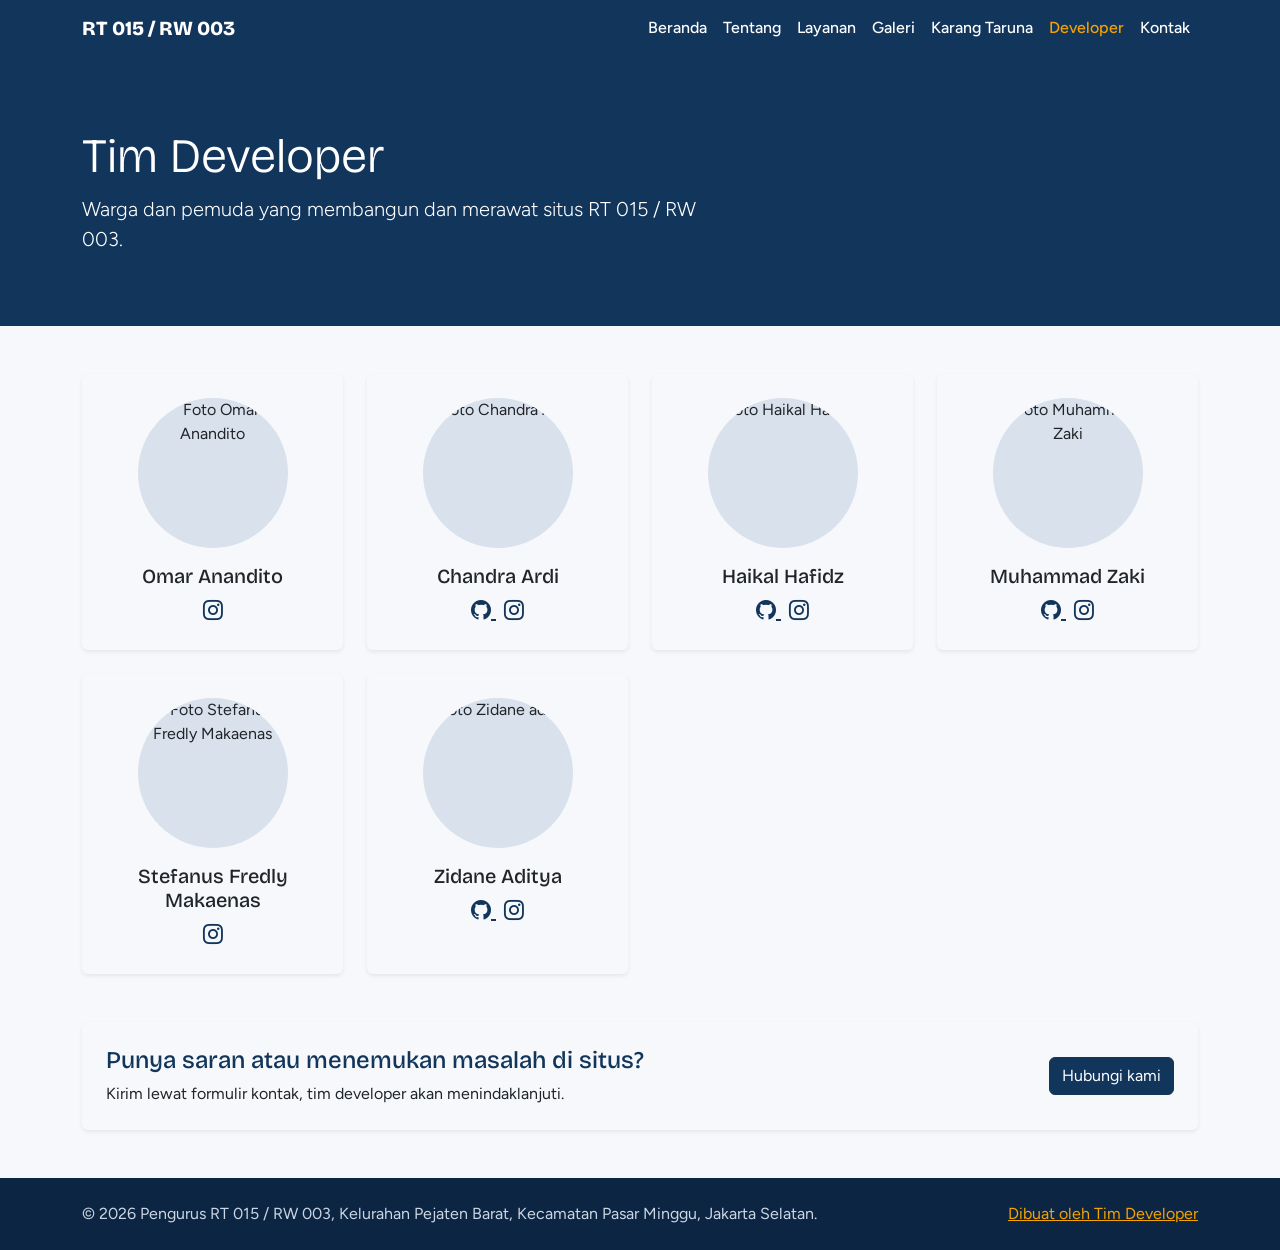
==== developer.html @ 80cbb54f "Add files via upload" ====
<!DOCTYPE html>
<html lang="id">
<head>
<meta charset="UTF-8">
<meta name="viewport" content="width=device-width, initial-scale=1">
<title>Tim Developer – RT 015 / RW 003 Pejaten Barat</title>
<meta name="description" content="Informasi warga RT 015 / RW 003, Kelurahan Pejaten Barat, Kecamatan Pasar Minggu, Jakarta Selatan.">
<link href="https://cdn.jsdelivr.net/npm/bootstrap@5.3.3/dist/css/bootstrap.min.css" rel="stylesheet">
<link href="https://cdn.jsdelivr.net/npm/bootstrap-icons@1.11.3/font/bootstrap-icons.min.css" rel="stylesheet">
<link href="https://fonts.googleapis.com/css2?family=Bricolage+Grotesque:wght@600;800&family=Figtree:wght@400;500;600&display=swap" rel="stylesheet">
<link href="style.css" rel="stylesheet">
</head>
<body>
<nav class="navbar navbar-expand-lg sticky-top navbar-dark">
  <div class="container">
    <a class="navbar-brand" href="index.html">RT 015 / RW 003</a>
      <button class="navbar-toggler" type="button" data-bs-toggle="collapse" data-bs-target="#nav" aria-controls="nav" aria-expanded="false" aria-label="Buka menu"><span class="navbar-toggler-icon"></span></button>
    <div class="collapse navbar-collapse" id="nav">
      <ul class="navbar-nav ms-auto">
        <li class="nav-item"><a class="nav-link" href="index.html#beranda">Beranda</a></li>
        <li class="nav-item"><a class="nav-link" href="index.html#tentang">Tentang</a></li>
        <li class="nav-item"><a class="nav-link" href="index.html#layanan">Layanan</a></li>
        <li class="nav-item"><a class="nav-link" href="index.html#galeri">Galeri</a></li>
        <li class="nav-item"><a class="nav-link" href="karang-taruna.html">Karang Taruna</a></li>
        <li class="nav-item"><a class="nav-link active" href="developer.html">Developer</a></li>
        <li class="nav-item"><a class="nav-link" href="index.html#kontak">Kontak</a></li>
      </ul>
    </div>
  </div>
</nav>

<header class="bg-primary text-white py-5">
    <div class="container py-4">
      <h1 class="display-5">Tim Developer</h1>
      <p class="lead mb-0 col-lg-7">Warga dan pemuda yang membangun dan merawat situs RT 015 / RW 003.</p>
    </div>
</header>

  <!-- Team Developer -->
  <main class="container pt-5">
    <div class="row g-4">
      <!-- Omar Anandito -->
      <div class="col-sm-6 col-lg-3">
        <div class="card member h-100 border-0 shadow-sm text-center p-4">
          <img class="ph mx-auto mb-3" src="images/dev/dito.jpeg" alt="Foto Omar Anandito">
          <h3 class="h5">Omar Anandito</h3>
            <div class="fs-5">
              <a class="text-primary" href="https://www.instagram.com/_ananndito?exln=czRjeDdxcWs1YTVj" aria-label="Instagram Omar Anandito">
                <i class="bi bi-instagram"></i>
              </a>
            </div>
        </div>
      </div>

      <!-- Chandra -->
      <div class="col-sm-6 col-lg-3">
        <div class="card member h-100 border-0 shadow-sm text-center p-4">
          <img class="ph mx-auto mb-3" src="images/dev/chandra.jpeg" alt="Foto Chandra Ardi">
          <h3 class="h5">Chandra Ardi</h3>
            <div class="fs-5">
              <a class="text-primary me-2" href="https://github.com/chandraardyy" aria-label="GitHub Chandra Ardi">
                <i class="bi bi-github"></i>
              </a>
              <a class="text-primary" href="https://www.instagram.com/chandraardyy?xtok=MXB6eDZ6OTY3bGphaQ==" aria-label="Instagram Chandra Ardi">
                <i class="bi bi-instagram"></i>
              </a>
            </div>
        </div>
      </div>

      <!-- Haikal Hafidz -->
      <div class="col-sm-6 col-lg-3">
        <div class="card member h-100 border-0 shadow-sm text-center p-4">
          <img class="ph mx-auto mb-3" src="images/dev/haikal.jpg" alt="Foto Haikal Hafidz">
          <h3 class="h5">Haikal Hafidz</h3>
            <div class="fs-5">
              <a class="text-primary me-2" href="https://github.com/HaikalHafidz" aria-label="GitHub Haikal Hafidz">
                <i class="bi bi-github"></i>
              </a>
              <a class="text-primary" href="https://www.instagram.com/haikalhafidz_" aria-label="Instagram Haikal Hafidz">
                <i class="bi bi-instagram"></i>
              </a>
            </div>
        </div>
      </div>

      <!-- Zaki -->
      <div class="col-sm-6 col-lg-3">
        <div class="card member h-100 border-0 shadow-sm text-center p-4">
          <img class="ph mx-auto mb-3" src="images/dev/zaki.jpeg" alt="Foto Muhammad Zaki">
          <h3 class="h5">Muhammad Zaki</h3>
            <div class="fs-5">
              <a class="text-primary me-2" href="https://github.com/rahadiandzaky558-byte" aria-label="GitHub Muhammad Zaki">
                <i class="bi bi-github"></i>
              </a>
              <a class="text-primary" href="https://www.instagram.com/rahadiandzaky/" aria-label="Instagram Muhammad Zaki">
                <i class="bi bi-instagram"></i>
              </a>
            </div>
        </div>
      </div>

       <!-- Stefanus Fredly Makaenas -->
      <div class="col-sm-6 col-lg-3">
        <div class="card member h-100 border-0 shadow-sm text-center p-4">
          <img class="ph mx-auto mb-3" src="images/dev/epent.jpg" alt="Foto Stefanus Fredly Makaenas">
          <h3 class="h5">Stefanus Fredly Makaenas</h3>
            <div class="fs-5">
              <a class="text-primary" href="https://www.instagram.com/haikalhafidz_" aria-label="Instagram Stefanus Fredly Makaenas">
                <i class="bi bi-instagram"></i>
              </a>
            </div>
        </div>
      </div>

      <!-- Zidane -->
      <div class="col-sm-6 col-lg-3">
        <div class="card member h-100 border-0 shadow-sm text-center p-4">
          <img class="ph mx-auto mb-3" src="images/dev/zidan.jpeg" alt="Foto Zidane aditya">
          <h3 class="h5">Zidane Aditya</h3>
            <div class="fs-5">
              <a class="text-primary me-2" href="https://github.com/zr779124-ship-it" aria-label="GitHub Zidane Aditya">
                <i class="bi bi-github"></i>
              </a>
              <a class="text-primary" href="https://www.instagram.com/zidaneadityaa_?psln=MTB0OTQ0d3B2MHowdw%3D%3D&utm_source=qr" aria-label="Instagram Zidane Aditya">
                <i class="bi bi-instagram"></i>
              </a>
            </div>
        </div>
      </div>
    </div>

      <!-- contact to developer -->
      <div class="card border-0 shadow-sm mt-5"><div class="card-body p-4 d-md-flex justify-content-between align-items-center gap-3">
        <div>
            <h2 class="h4 text-primary">Punya saran atau menemukan masalah di situs?</h2>
            <p class="mb-0">Kirim lewat formulir kontak, tim developer akan menindaklanjuti.</p>
        </div>
          <a class="btn btn-primary mt-3 mt-md-0" href="index.html#kontak">Hubungi kami</a>
        </div>
      </div>
  </main>

<footer class="py-4 mt-5">
  <div class="container d-flex flex-wrap justify-content-between gap-2">
    <span>© <span class="yr"></span> Pengurus RT 015 / RW 003, Kelurahan Pejaten Barat, Kecamatan Pasar Minggu, Jakarta Selatan.</span>
    <a href="developer.html">Dibuat oleh Tim Developer</a>
  </div>
</footer>
<script src="https://cdn.jsdelivr.net/npm/bootstrap@5.3.3/dist/js/bootstrap.bundle.min.js"></script>
<script src="script.js"></script>
</body>
</html>
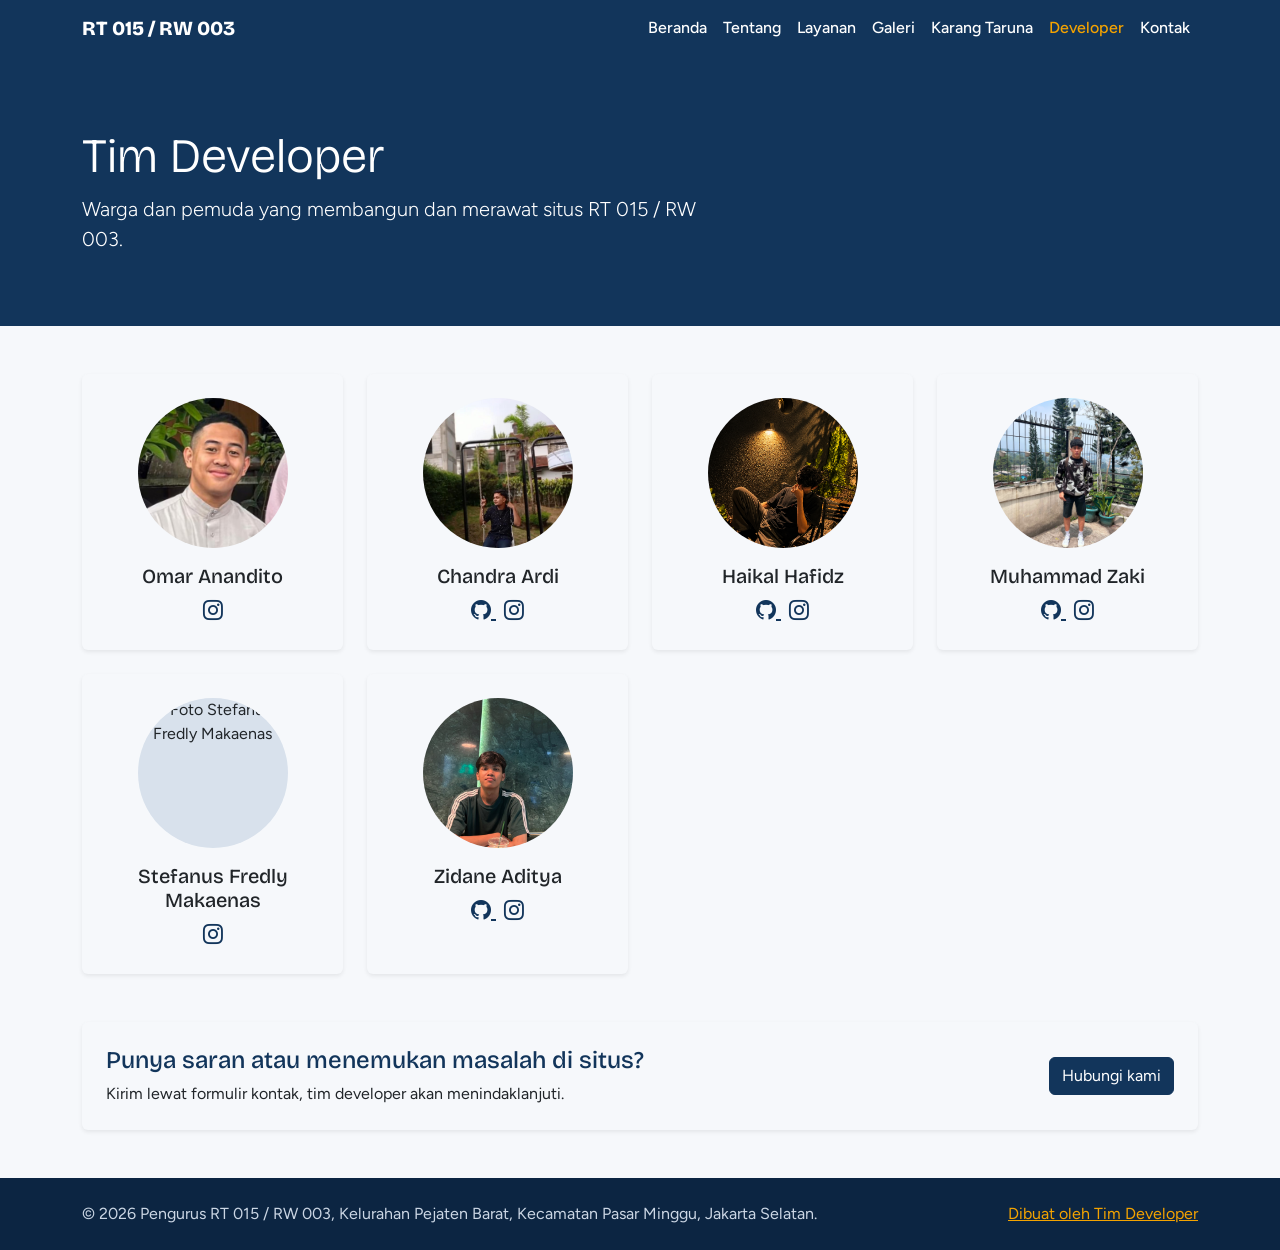
==== commit 6bb98981: "Update image source for Haikal Hafidz" ====
--- a/developer.html
+++ b/developer.html
@@ -71,7 +71,7 @@
       <!-- Haikal Hafidz -->
       <div class="col-sm-6 col-lg-3">
         <div class="card member h-100 border-0 shadow-sm text-center p-4">
-          <img class="ph mx-auto mb-3" src="images/dev/haikal.jpg" alt="Foto Haikal Hafidz">
+          <img class="ph mx-auto mb-3" src="images/dev/haikal.png" alt="Foto Haikal Hafidz">
           <h3 class="h5">Haikal Hafidz</h3>
             <div class="fs-5">
               <a class="text-primary me-2" href="https://github.com/HaikalHafidz" aria-label="GitHub Haikal Hafidz">
--- a/style.css
+++ b/style.css
@@ -0,0 +1,185 @@
+:root {
+  --navy:        #12355b;
+  --navy-dark:   #0c2542;
+  --amber:       #f4a300;
+  --ink:         #16231f;
+  --surface:     #d8e1ec;
+
+  --bs-primary:         var(--navy);
+  --bs-primary-rgb:     18, 53, 91;
+  --bs-warning:         var(--amber);
+  --bs-warning-rgb:     244, 163, 0;
+  --bs-body-font-family: "Figtree", "Segoe UI", system-ui, sans-serif;
+  --bs-body-bg:         #f6f8fb;
+}
+
+html {
+  scroll-behavior: smooth;
+  scroll-padding-top: 72px;
+}
+
+.ph {
+  width: 100%;
+  background: var(--surface);
+  object-fit: cover;
+}
+
+h1,
+h2,
+h3,
+h4,
+.navbar-brand {
+  font-family: "Bricolage Grotesque", "Trebuchet MS", sans-serif;
+  font-weight: 800;
+}
+
+.btn-primary {
+  --bs-btn-bg:                  var(--navy);
+  --bs-btn-border-color:        var(--navy);
+  --bs-btn-hover-bg:            var(--navy-dark);
+  --bs-btn-hover-border-color:  var(--navy-dark);
+}
+
+.btn-warning {
+  --bs-btn-color: var(--ink);
+}
+
+.text-primary {
+  color: var(--navy) !important;
+}
+
+.navbar {
+  background: var(--navy);
+}
+
+.navbar .nav-link {
+  color: #fff;
+  font-weight: 500;
+}
+
+.navbar .nav-link:hover,
+.navbar .nav-link.active {
+  color: var(--amber);
+}
+
+.carousel-item {
+  position: relative;
+  height: min(78vh, 620px);
+  background: #1b1b1b;
+}
+
+.carousel-item img {
+  width: 100%;
+  height: 100%;
+  object-fit: cover;
+  opacity: 1;
+}
+
+.carousel-item::after {
+  content: "";
+  position: absolute;
+  inset: 0;
+  background: linear-gradient(90deg, rgba(0, 0, 0, .55) 0%, rgba(0, 0, 0, 0) 65%);
+  pointer-events: none;
+}
+
+.carousel-caption {
+  top: 50%;
+  bottom: auto;
+  left: 8%;
+  right: 8%;
+  z-index: 2;
+  text-align: left;
+  transform: translateY(-50%);
+  text-shadow: 0 2px 12px rgba(0, 0, 0, .45);
+}
+
+.carousel-caption h1 {
+  font-size: clamp(2rem, 5.5vw, 3.8rem);
+}
+
+.stat {
+  padding-left: 14px;
+  border-left: 4px solid var(--amber);
+}
+
+.stat b {
+  display: block;
+  font-family: "Bricolage Grotesque", sans-serif;
+  font-size: 2rem;
+  color: var(--navy);
+}
+
+.gal {
+  aspect-ratio: 4 / 3;
+  cursor: zoom-in;
+  transition: transform .2s;
+}
+
+.gal:hover {
+  transform: scale(1.02);
+}
+
+.program-icon {
+  flex: 0 0 56px;
+  width: 56px;
+  height: 56px;
+  display: grid;
+  place-items: center;
+  border-radius: 14px;
+  background: rgba(var(--bs-primary-rgb), .08);
+  color: var(--navy);
+  font-size: 1.6rem;
+}
+
+.pengurus-foto {
+  aspect-ratio: 1;
+  width: 100%;
+  max-width: 160px;
+  border: 4px solid #fff;
+  border-radius: 50%;
+  box-shadow: 0 0 0 3px var(--amber);
+}
+
+
+.layanan-img {
+  aspect-ratio: 16 / 10;
+}
+
+.layanan-list li {
+  display: flex;
+  gap: 10px;
+  margin-bottom: 8px;
+}
+
+.layanan-list li:last-child {
+  margin-bottom: 0;
+}
+
+.layanan-list .bi {
+  flex: 0 0 auto;
+  margin-top: 2px;
+  color: var(--amber);
+}
+
+.member img {
+  aspect-ratio: 1;
+  max-width: 150px;
+  border-radius: 50%;
+}
+
+footer {
+  background: var(--navy-dark);
+  color: #cbd6e4;
+}
+
+footer a {
+  color: var(--amber);
+}
+
+@media (prefers-reduced-motion: reduce) {
+  * {
+    transition: none !important;
+    scroll-behavior: auto !important;
+  }
+}
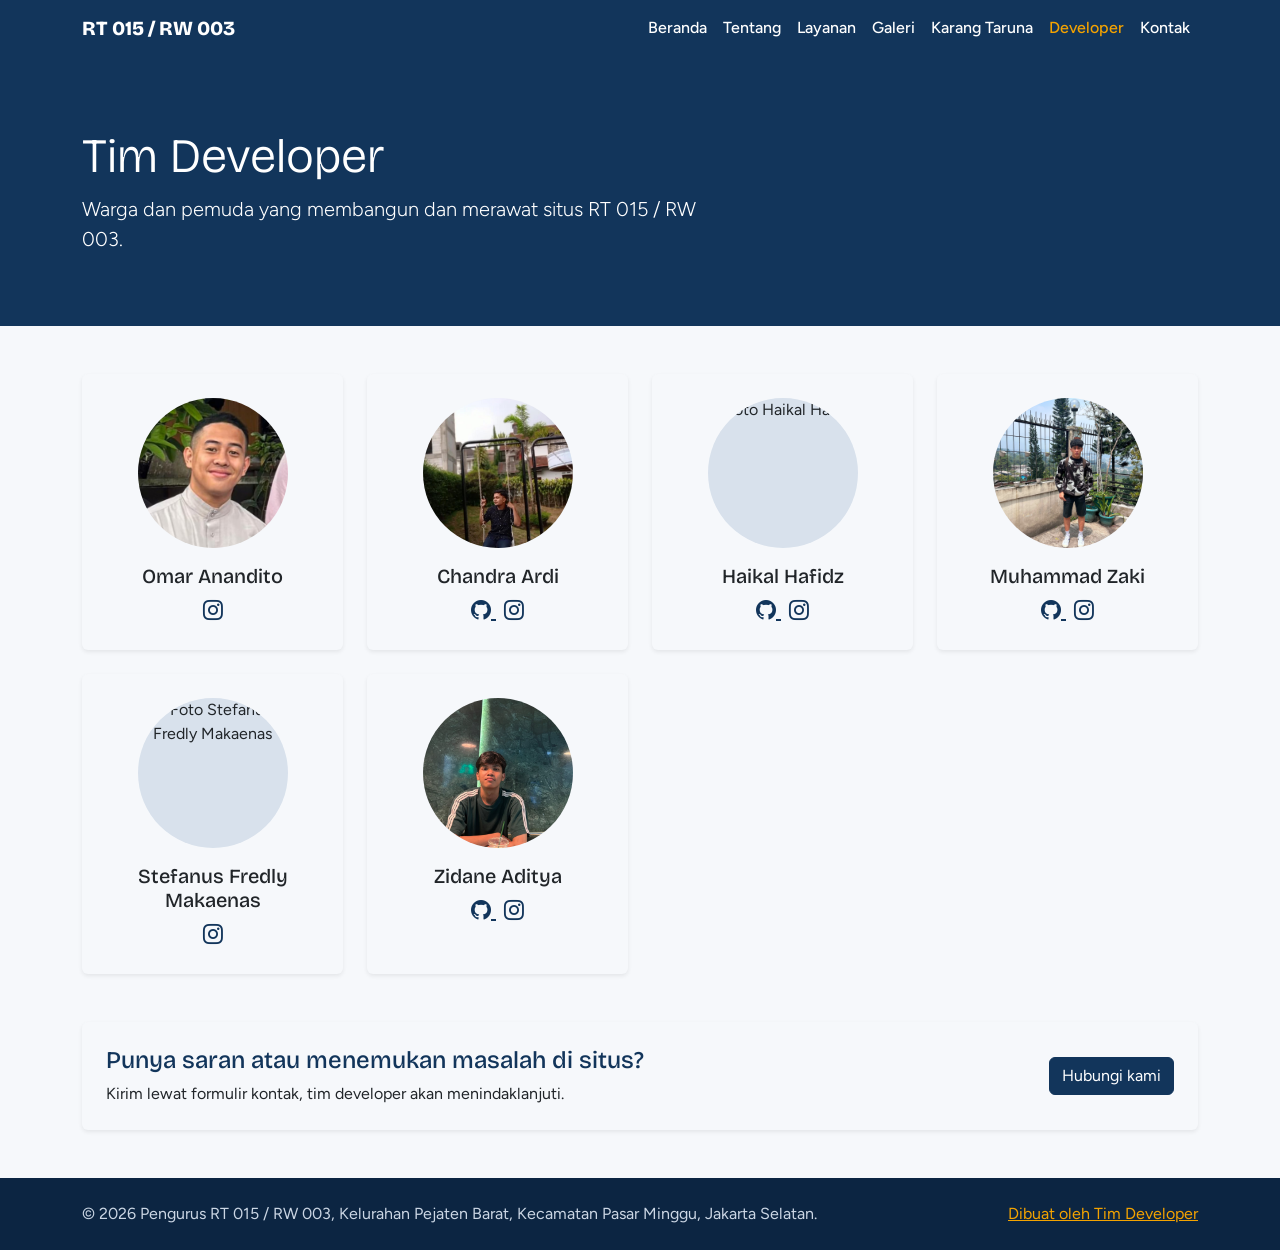
==== commit cd5f876d: "Update image source for Haikal Hafidz" ====
--- a/developer.html
+++ b/developer.html
@@ -71,7 +71,7 @@
       <!-- Haikal Hafidz -->
       <div class="col-sm-6 col-lg-3">
         <div class="card member h-100 border-0 shadow-sm text-center p-4">
-          <img class="ph mx-auto mb-3" src="images/dev/haikal.png" alt="Foto Haikal Hafidz">
+          <img class="ph mx-auto mb-3" src="images/dev/haikal.jpg" alt="Foto Haikal Hafidz">
           <h3 class="h5">Haikal Hafidz</h3>
             <div class="fs-5">
               <a class="text-primary me-2" href="https://github.com/HaikalHafidz" aria-label="GitHub Haikal Hafidz">
